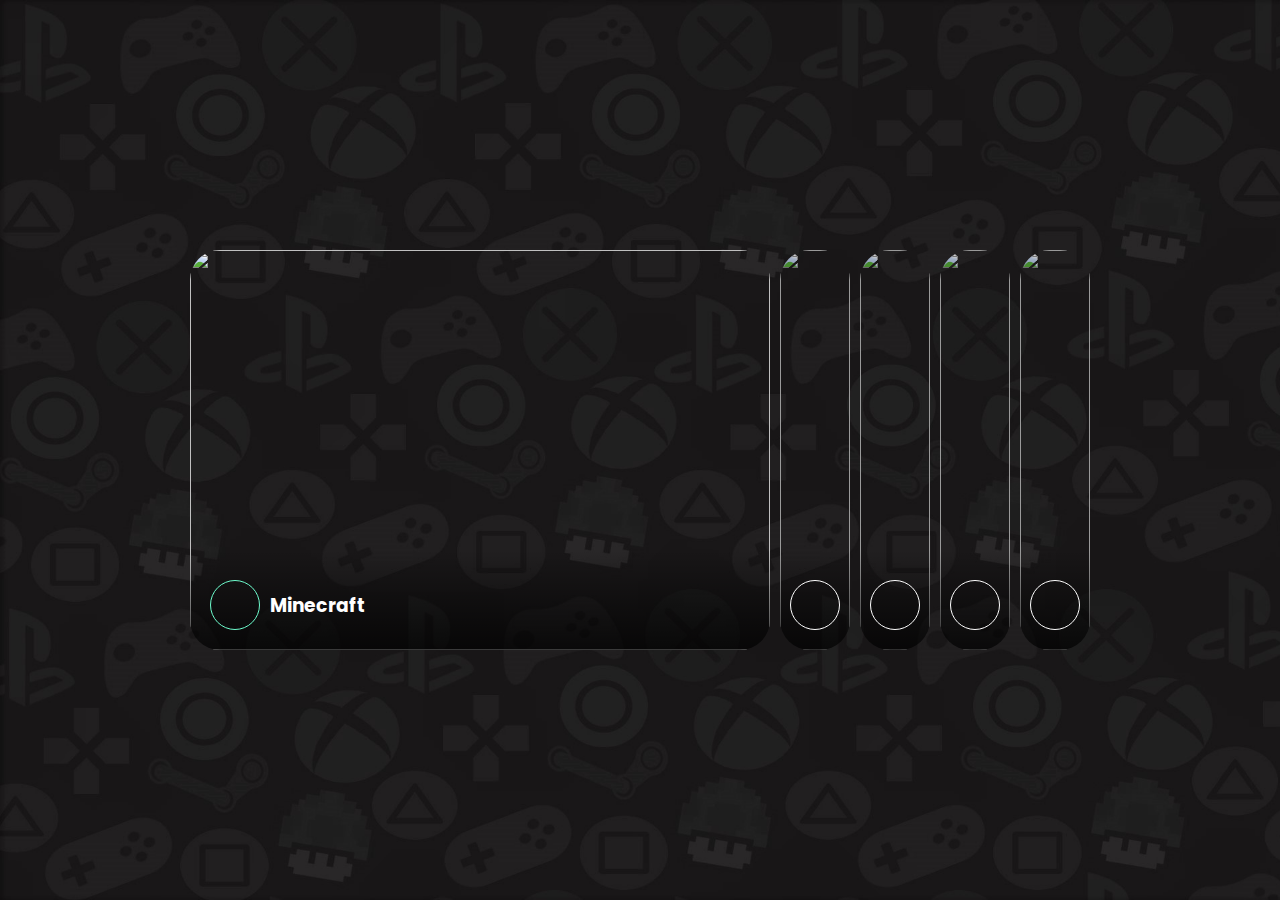
==== index.html @ adc624b8 "Add files via upload" ====
<!DOCTYPE html>
<html lang="en">
<meta charset="utf-8"/>
<meta name="viewport" content="width=device-width, initial-scale=1.0">
<head>
<title>Melhores Jogos da Atualidade Página Inicial</title>
<link rel="stylesheet" type="text/css" href="./inicial.css">
<script src="./inicial.js" defer></script>
<link rel="shortcut icon" href="games.png">
</head>
<body>
<div class="container">
    <div class="card active">
      <img class="background" src="./assets/minecraft.jpg" alt="">

      <div class="card-content">
        <div class="profile-image">
            <a href="/MJA_Minecraft.html">
          <svg xmlns="http://www.w3.org/2000/svg" width="24" height="24" viewBox="0 0 24 24" fill="none" stroke-width="2" stroke-linecap="round" stroke-linejoin="round" class="lucide lucide-gamepad-2">
            <line x1="6" x2="10" y1="11" y2="11" />
            <line x1="8" x2="8" y1="9" y2="13" />
            <line x1="15" x2="15.01" y1="12" y2="12" />
            <line x1="18" x2="18.01" y1="10" y2="10" />
            <path d="M17.32 5H6.68a4 4 0 0 0-3.978 3.59c-.006.052-.01.101-.017.152C2.604 9.416 2 14.456 2 16a3 3 0 0 0 3 3c1 0 1.5-.5 2-1l1.414-1.414A2 2 0 0 1 9.828 16h4.344a2 2 0 0 1 1.414.586L17 18c.5.5 1 1 2 1a3 3 0 0 0 3-3c0-1.545-.604-6.584-.685-7.258-.007-.05-.011-.1-.017-.151A4 4 0 0 0 17.32 5z" />
          </svg></a>
        </div>

        <h3 class="title">Minecraft</h3>
      </div>
      <div class="backdrop"></div>
    </div>

    <div class="card">
      <img class="background" src="./assets/call of duty.jpg" alt="">

      <div class="card-content">
        <div class="profile-image">
            <a href="/MJA_cod.html">
          <svg xmlns="http://www.w3.org/2000/svg" width="24" height="24" viewBox="0 0 24 24" fill="none" stroke-width="2" stroke-linecap="round" stroke-linejoin="round" class="lucide lucide-gamepad-2">
            <line x1="6" x2="10" y1="11" y2="11" />
            <line x1="8" x2="8" y1="9" y2="13" />
            <line x1="15" x2="15.01" y1="12" y2="12" />
            <line x1="18" x2="18.01" y1="10" y2="10" />
            <path d="M17.32 5H6.68a4 4 0 0 0-3.978 3.59c-.006.052-.01.101-.017.152C2.604 9.416 2 14.456 2 16a3 3 0 0 0 3 3c1 0 1.5-.5 2-1l1.414-1.414A2 2 0 0 1 9.828 16h4.344a2 2 0 0 1 1.414.586L17 18c.5.5 1 1 2 1a3 3 0 0 0 3-3c0-1.545-.604-6.584-.685-7.258-.007-.05-.011-.1-.017-.151A4 4 0 0 0 17.32 5z" />
          </svg></a>
        </div>

        <h3 class="title">Call of Duty</h3>
      </div>
      <div class="backdrop"></div>
    </div>

    <div class="card">
      <img class="background" src="./assets/fortnite.jpg" alt="">

      <div class="card-content">
        <div class="profile-image">
            <a href="/MJA_fortnite.html">
          <svg xmlns="http://www.w3.org/2000/svg" width="24" height="24" viewBox="0 0 24 24" fill="none" stroke-width="2" stroke-linecap="round" stroke-linejoin="round" class="lucide lucide-gamepad-2">
            <line x1="6" x2="10" y1="11" y2="11" />
            <line x1="8" x2="8" y1="9" y2="13" />
            <line x1="15" x2="15.01" y1="12" y2="12" />
            <line x1="18" x2="18.01" y1="10" y2="10" />
            <path d="M17.32 5H6.68a4 4 0 0 0-3.978 3.59c-.006.052-.01.101-.017.152C2.604 9.416 2 14.456 2 16a3 3 0 0 0 3 3c1 0 1.5-.5 2-1l1.414-1.414A2 2 0 0 1 9.828 16h4.344a2 2 0 0 1 1.414.586L17 18c.5.5 1 1 2 1a3 3 0 0 0 3-3c0-1.545-.604-6.584-.685-7.258-.007-.05-.011-.1-.017-.151A4 4 0 0 0 17.32 5z" />
          </svg></a>
        </div>

        <h3 class="title">Fortnite</h3>
      </div>
      <div class="backdrop"></div>
    </div>

    <div class="card">
      <img class="background" src="./assets/overwatch.jpg" alt="">

      <div class="card-content">
        <div class="profile-image">
            <a href="/MJA_OVER.html">
          <svg xmlns="http://www.w3.org/2000/svg" width="24" height="24" viewBox="0 0 24 24" fill="none" stroke-width="2" stroke-linecap="round" stroke-linejoin="round" class="lucide lucide-gamepad-2">
            <line x1="6" x2="10" y1="11" y2="11" />
            <line x1="8" x2="8" y1="9" y2="13" />
            <line x1="15" x2="15.01" y1="12" y2="12" />
            <line x1="18" x2="18.01" y1="10" y2="10" />
            <path d="M17.32 5H6.68a4 4 0 0 0-3.978 3.59c-.006.052-.01.101-.017.152C2.604 9.416 2 14.456 2 16a3 3 0 0 0 3 3c1 0 1.5-.5 2-1l1.414-1.414A2 2 0 0 1 9.828 16h4.344a2 2 0 0 1 1.414.586L17 18c.5.5 1 1 2 1a3 3 0 0 0 3-3c0-1.545-.604-6.584-.685-7.258-.007-.05-.011-.1-.017-.151A4 4 0 0 0 17.32 5z" />
          </svg></a>
        </div>

        <h3 class="title">Overwatch</h3>
      </div>
      <div class="backdrop"></div>
    </div>

    <div class="card">
      <img class="background" src="./assets/cs.jpg" alt="">

      <div class="card-content">
        <div class="profile-image">
            <a href="/MJA_CS.html">
          <svg xmlns="http://www.w3.org/2000/svg" width="24" height="24" viewBox="0 0 24 24" fill="none" stroke-width="2" stroke-linecap="round" stroke-linejoin="round" class="lucide lucide-gamepad-2">
            <line x1="6" x2="10" y1="11" y2="11" />
            <line x1="8" x2="8" y1="9" y2="13" />
            <line x1="15" x2="15.01" y1="12" y2="12" />
            <line x1="18" x2="18.01" y1="10" y2="10" />
            <path d="M17.32 5H6.68a4 4 0 0 0-3.978 3.59c-.006.052-.01.101-.017.152C2.604 9.416 2 14.456 2 16a3 3 0 0 0 3 3c1 0 1.5-.5 2-1l1.414-1.414A2 2 0 0 1 9.828 16h4.344a2 2 0 0 1 1.414.586L17 18c.5.5 1 1 2 1a3 3 0 0 0 3-3c0-1.545-.604-6.584-.685-7.258-.007-.05-.011-.1-.017-.151A4 4 0 0 0 17.32 5z" />
          </svg></a>
        </div>

        <h3 class="title">Counter Strike</h3>
      </div>
      <div class="backdrop"></div>
    </div>
  </div>
</body>
</html>
---- inicial.css ----
@import url("https://fonts.googleapis.com/css2?family= Poppins: wght @800 & display=swap");

*,
*::before,
*::after {
  margin: 0;
  padding: 0;
  box-sizing: border-box;
}

body {
  font-family: Poppins, sans-serif;
  height: 100vh;
  color: white;
  background: url(fundo.jpg);
  background-size: cover;
  background-attachment: fixed;
  display: flex;
  justify-content: center;
  align-items: center;
}

img {
  width: 100%;
  height: 100%;
  display: block;
}

.container {
  width: 100%;
  width: 900px;
  height: 400px;
  display: flex;
  gap: 10px;
  margin-inline: 50px;
}

.card {
  min-width: 70px;
  height: 100%;
  border-radius: 30px;
  overflow: hidden;

  display: flex;
  align-items: flex-end;
  flex-grow: 1;
  cursor: pointer;
  position: relative;
  transition: 0.5s cubic-bezier(0.455, 0.03, 0.515, 0.955);

  --transition-timing: 0.25s;
}
.card.active {
  flex-grow: 100;
}

.card > .background {
  position: absolute;
  inset: 0;
  object-fit: cover;
  object-position: left;
  filter: brightness(0.8);
  z-index: -1;
  transition: var(--transition-timing) ease;
}
.card.active > .background {
  filter: brightness(1) grayscale(0);
}

.card > .card-content {
  display: flex;
  align-items: center;
  position: absolute;
  left: 10px;
  right: 10px;
  bottom: 20px;
  overflow: hidden;
  transition: var(--transition-timing);
  z-index: 10;
}
.card.active > .card-content {
  inset: 20px;
  top: auto;
}

.card-content * {
  transition: var(--transition-timing);
}

.card-content > .profile-image {
  min-width: 50px;
  max-width: 50px;
  height: 50px;
  border: 1px solid white;
  display: flex;
  justify-content: center;
  align-items: center;
  border-radius: 50%;
  overflow: hidden;
}
.card.active .profile-image {
  border: 1px solid rgb(110, 252, 205);
}
.profile-image > svg {
  stroke: #fefefe;
}
.card.active .profile-image > svg {
  stroke: rgb(110, 252, 205);
}

.card-content > .title {
  white-space: pre;
  margin-left: 10px;
  translate: 0 100%;
  opacity: 0;
  transition-delay: 0.3s;
}
.card.active .title {
  opacity: 1;
  translate: 0 0;
}

.card > .backdrop {
  position: absolute;
  left: 0;
  right: 0;
  bottom: 0;
  height: 100px;
  z-index: 0;
  background: linear-gradient(to bottom, transparent, rgba(0, 0, 0, 0.7));
}
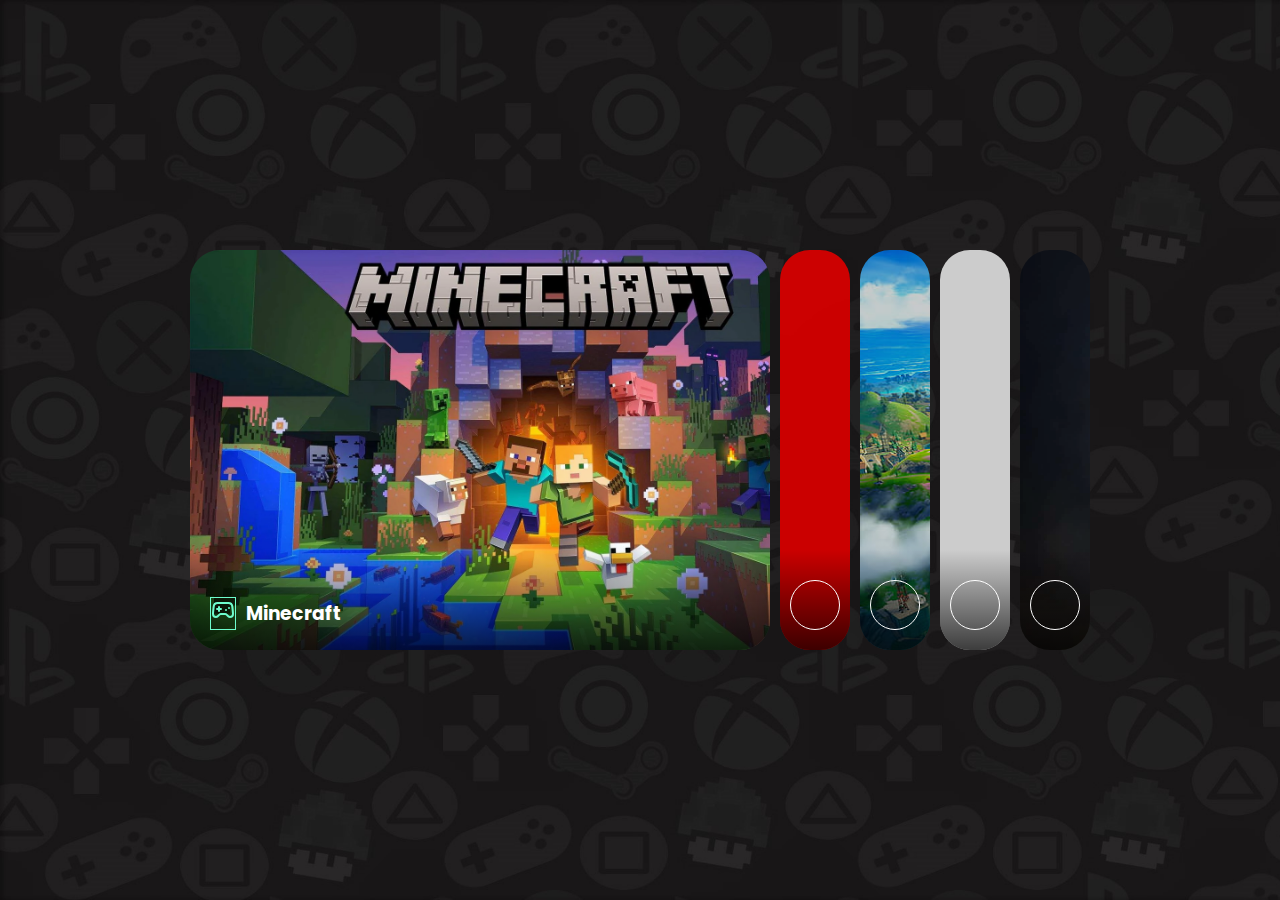
==== commit 15f8195a: "Update index.html" ====
--- a/index.html
+++ b/index.html
@@ -14,16 +14,16 @@
       <img class="background" src="./assets/minecraft.jpg" alt="">
 
       <div class="card-content">
+          <a href="/MJA_Minecraft.html">
         <div class="profile-image">
-            <a href="/MJA_Minecraft.html">
           <svg xmlns="http://www.w3.org/2000/svg" width="24" height="24" viewBox="0 0 24 24" fill="none" stroke-width="2" stroke-linecap="round" stroke-linejoin="round" class="lucide lucide-gamepad-2">
             <line x1="6" x2="10" y1="11" y2="11" />
             <line x1="8" x2="8" y1="9" y2="13" />
             <line x1="15" x2="15.01" y1="12" y2="12" />
             <line x1="18" x2="18.01" y1="10" y2="10" />
             <path d="M17.32 5H6.68a4 4 0 0 0-3.978 3.59c-.006.052-.01.101-.017.152C2.604 9.416 2 14.456 2 16a3 3 0 0 0 3 3c1 0 1.5-.5 2-1l1.414-1.414A2 2 0 0 1 9.828 16h4.344a2 2 0 0 1 1.414.586L17 18c.5.5 1 1 2 1a3 3 0 0 0 3-3c0-1.545-.604-6.584-.685-7.258-.007-.05-.011-.1-.017-.151A4 4 0 0 0 17.32 5z" />
-          </svg></a>
-        </div>
+          </svg>
+        </div></a>
 
         <h3 class="title">Minecraft</h3>
       </div>
@@ -111,4 +111,4 @@
     </div>
   </div>
 </body>
-</html>+</html>
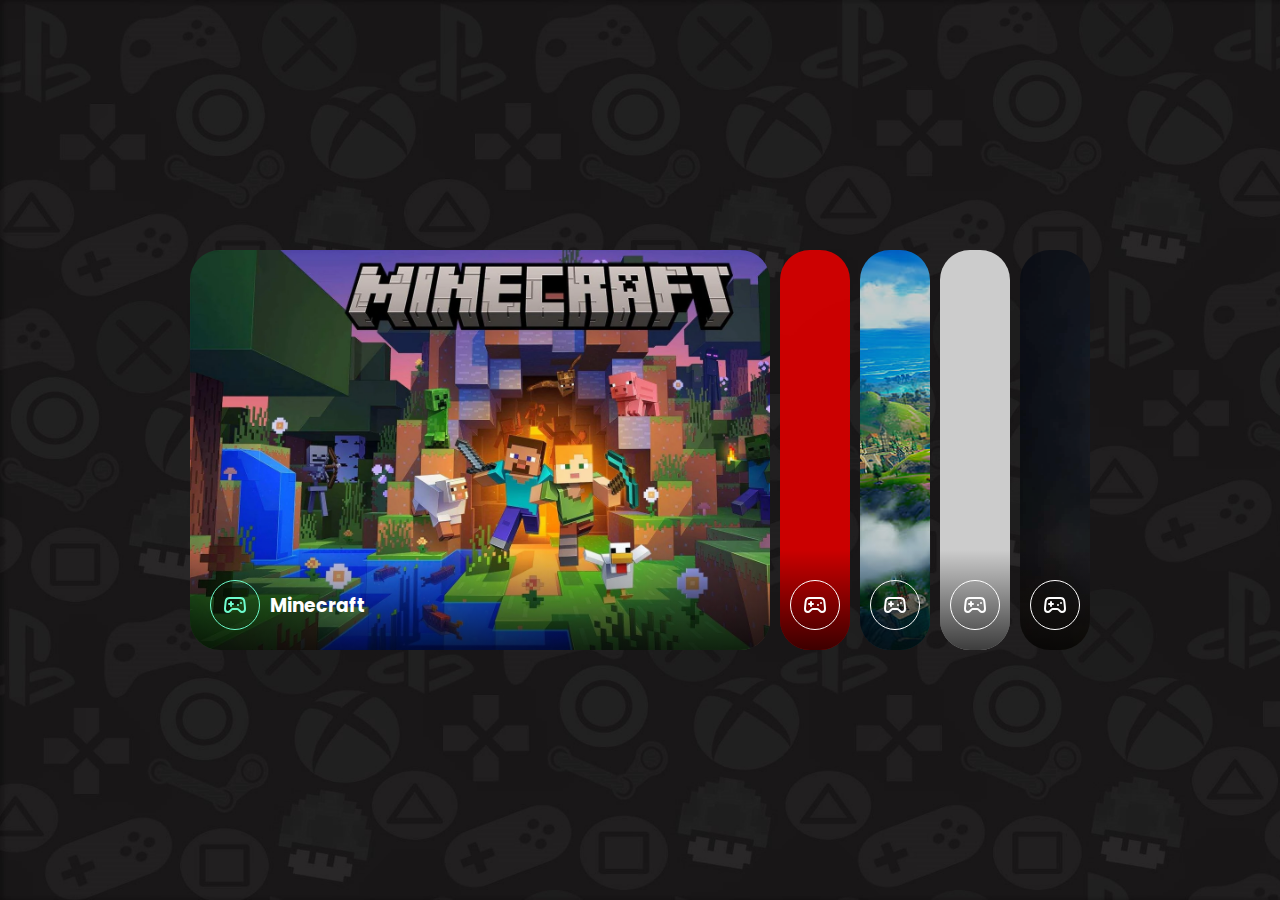
==== commit 6310e148: "Update index.html" ====
--- a/index.html
+++ b/index.html
@@ -14,7 +14,7 @@
       <img class="background" src="./assets/minecraft.jpg" alt="">
 
       <div class="card-content">
-          <a href="/MJA_Minecraft.html">
+          <a href="/MJA_Minecraft.html"></a>
         <div class="profile-image">
           <svg xmlns="http://www.w3.org/2000/svg" width="24" height="24" viewBox="0 0 24 24" fill="none" stroke-width="2" stroke-linecap="round" stroke-linejoin="round" class="lucide lucide-gamepad-2">
             <line x1="6" x2="10" y1="11" y2="11" />
@@ -23,7 +23,7 @@
             <line x1="18" x2="18.01" y1="10" y2="10" />
             <path d="M17.32 5H6.68a4 4 0 0 0-3.978 3.59c-.006.052-.01.101-.017.152C2.604 9.416 2 14.456 2 16a3 3 0 0 0 3 3c1 0 1.5-.5 2-1l1.414-1.414A2 2 0 0 1 9.828 16h4.344a2 2 0 0 1 1.414.586L17 18c.5.5 1 1 2 1a3 3 0 0 0 3-3c0-1.545-.604-6.584-.685-7.258-.007-.05-.011-.1-.017-.151A4 4 0 0 0 17.32 5z" />
           </svg>
-        </div></a>
+        </div>
 
         <h3 class="title">Minecraft</h3>
       </div>
@@ -34,15 +34,15 @@
       <img class="background" src="./assets/call of duty.jpg" alt="">
 
       <div class="card-content">
+          <a href="/MJA_cod.html"></a>
         <div class="profile-image">
-            <a href="/MJA_cod.html">
           <svg xmlns="http://www.w3.org/2000/svg" width="24" height="24" viewBox="0 0 24 24" fill="none" stroke-width="2" stroke-linecap="round" stroke-linejoin="round" class="lucide lucide-gamepad-2">
             <line x1="6" x2="10" y1="11" y2="11" />
             <line x1="8" x2="8" y1="9" y2="13" />
             <line x1="15" x2="15.01" y1="12" y2="12" />
             <line x1="18" x2="18.01" y1="10" y2="10" />
             <path d="M17.32 5H6.68a4 4 0 0 0-3.978 3.59c-.006.052-.01.101-.017.152C2.604 9.416 2 14.456 2 16a3 3 0 0 0 3 3c1 0 1.5-.5 2-1l1.414-1.414A2 2 0 0 1 9.828 16h4.344a2 2 0 0 1 1.414.586L17 18c.5.5 1 1 2 1a3 3 0 0 0 3-3c0-1.545-.604-6.584-.685-7.258-.007-.05-.011-.1-.017-.151A4 4 0 0 0 17.32 5z" />
-          </svg></a>
+          </svg>
         </div>
 
         <h3 class="title">Call of Duty</h3>
@@ -54,15 +54,15 @@
       <img class="background" src="./assets/fortnite.jpg" alt="">
 
       <div class="card-content">
+          <a href="/MJA_fortnite.html"></a>
         <div class="profile-image">
-            <a href="/MJA_fortnite.html">
           <svg xmlns="http://www.w3.org/2000/svg" width="24" height="24" viewBox="0 0 24 24" fill="none" stroke-width="2" stroke-linecap="round" stroke-linejoin="round" class="lucide lucide-gamepad-2">
             <line x1="6" x2="10" y1="11" y2="11" />
             <line x1="8" x2="8" y1="9" y2="13" />
             <line x1="15" x2="15.01" y1="12" y2="12" />
             <line x1="18" x2="18.01" y1="10" y2="10" />
             <path d="M17.32 5H6.68a4 4 0 0 0-3.978 3.59c-.006.052-.01.101-.017.152C2.604 9.416 2 14.456 2 16a3 3 0 0 0 3 3c1 0 1.5-.5 2-1l1.414-1.414A2 2 0 0 1 9.828 16h4.344a2 2 0 0 1 1.414.586L17 18c.5.5 1 1 2 1a3 3 0 0 0 3-3c0-1.545-.604-6.584-.685-7.258-.007-.05-.011-.1-.017-.151A4 4 0 0 0 17.32 5z" />
-          </svg></a>
+          </svg>
         </div>
 
         <h3 class="title">Fortnite</h3>
@@ -74,15 +74,15 @@
       <img class="background" src="./assets/overwatch.jpg" alt="">
 
       <div class="card-content">
+          <a href="/MJA_OVER.html"></a>
         <div class="profile-image">
-            <a href="/MJA_OVER.html">
           <svg xmlns="http://www.w3.org/2000/svg" width="24" height="24" viewBox="0 0 24 24" fill="none" stroke-width="2" stroke-linecap="round" stroke-linejoin="round" class="lucide lucide-gamepad-2">
             <line x1="6" x2="10" y1="11" y2="11" />
             <line x1="8" x2="8" y1="9" y2="13" />
             <line x1="15" x2="15.01" y1="12" y2="12" />
             <line x1="18" x2="18.01" y1="10" y2="10" />
             <path d="M17.32 5H6.68a4 4 0 0 0-3.978 3.59c-.006.052-.01.101-.017.152C2.604 9.416 2 14.456 2 16a3 3 0 0 0 3 3c1 0 1.5-.5 2-1l1.414-1.414A2 2 0 0 1 9.828 16h4.344a2 2 0 0 1 1.414.586L17 18c.5.5 1 1 2 1a3 3 0 0 0 3-3c0-1.545-.604-6.584-.685-7.258-.007-.05-.011-.1-.017-.151A4 4 0 0 0 17.32 5z" />
-          </svg></a>
+          </svg>
         </div>
 
         <h3 class="title">Overwatch</h3>
@@ -94,15 +94,15 @@
       <img class="background" src="./assets/cs.jpg" alt="">
 
       <div class="card-content">
+          <a href="/MJA_CS.html"></a>
         <div class="profile-image">
-            <a href="/MJA_CS.html">
           <svg xmlns="http://www.w3.org/2000/svg" width="24" height="24" viewBox="0 0 24 24" fill="none" stroke-width="2" stroke-linecap="round" stroke-linejoin="round" class="lucide lucide-gamepad-2">
             <line x1="6" x2="10" y1="11" y2="11" />
             <line x1="8" x2="8" y1="9" y2="13" />
             <line x1="15" x2="15.01" y1="12" y2="12" />
             <line x1="18" x2="18.01" y1="10" y2="10" />
             <path d="M17.32 5H6.68a4 4 0 0 0-3.978 3.59c-.006.052-.01.101-.017.152C2.604 9.416 2 14.456 2 16a3 3 0 0 0 3 3c1 0 1.5-.5 2-1l1.414-1.414A2 2 0 0 1 9.828 16h4.344a2 2 0 0 1 1.414.586L17 18c.5.5 1 1 2 1a3 3 0 0 0 3-3c0-1.545-.604-6.584-.685-7.258-.007-.05-.011-.1-.017-.151A4 4 0 0 0 17.32 5z" />
-          </svg></a>
+          </svg>
         </div>
 
         <h3 class="title">Counter Strike</h3>
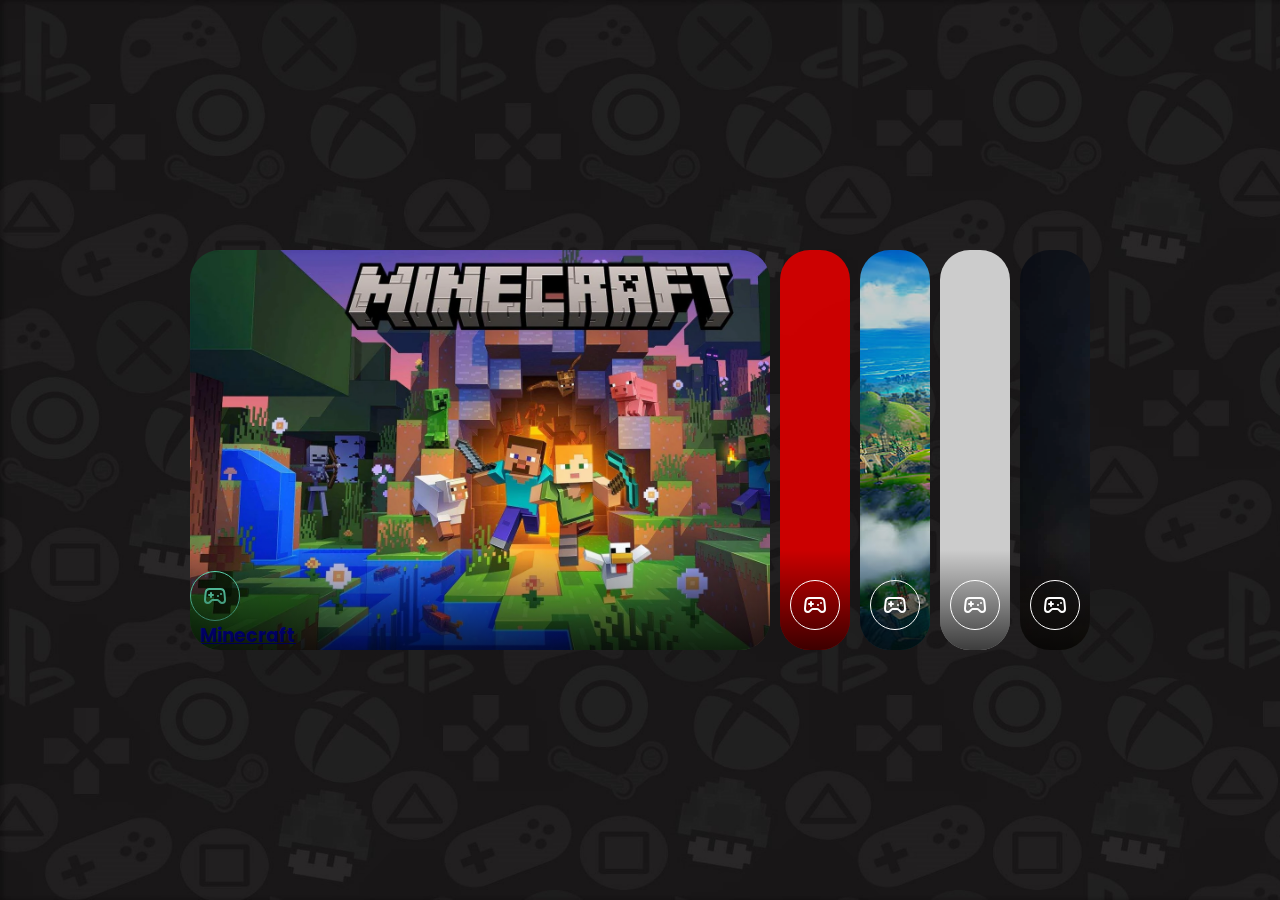
==== commit 69ca0c51: "Update index.html" ====
--- a/index.html
+++ b/index.html
@@ -13,8 +13,8 @@
     <div class="card active">
       <img class="background" src="./assets/minecraft.jpg" alt="">
 
+    <a href="/MJA_Minecraft.html">
       <div class="card-content">
-          <a href="/MJA_Minecraft.html"></a>
         <div class="profile-image">
           <svg xmlns="http://www.w3.org/2000/svg" width="24" height="24" viewBox="0 0 24 24" fill="none" stroke-width="2" stroke-linecap="round" stroke-linejoin="round" class="lucide lucide-gamepad-2">
             <line x1="6" x2="10" y1="11" y2="11" />
@@ -26,7 +26,7 @@
         </div>
 
         <h3 class="title">Minecraft</h3>
-      </div>
+      </div></a>
       <div class="backdrop"></div>
     </div>
 
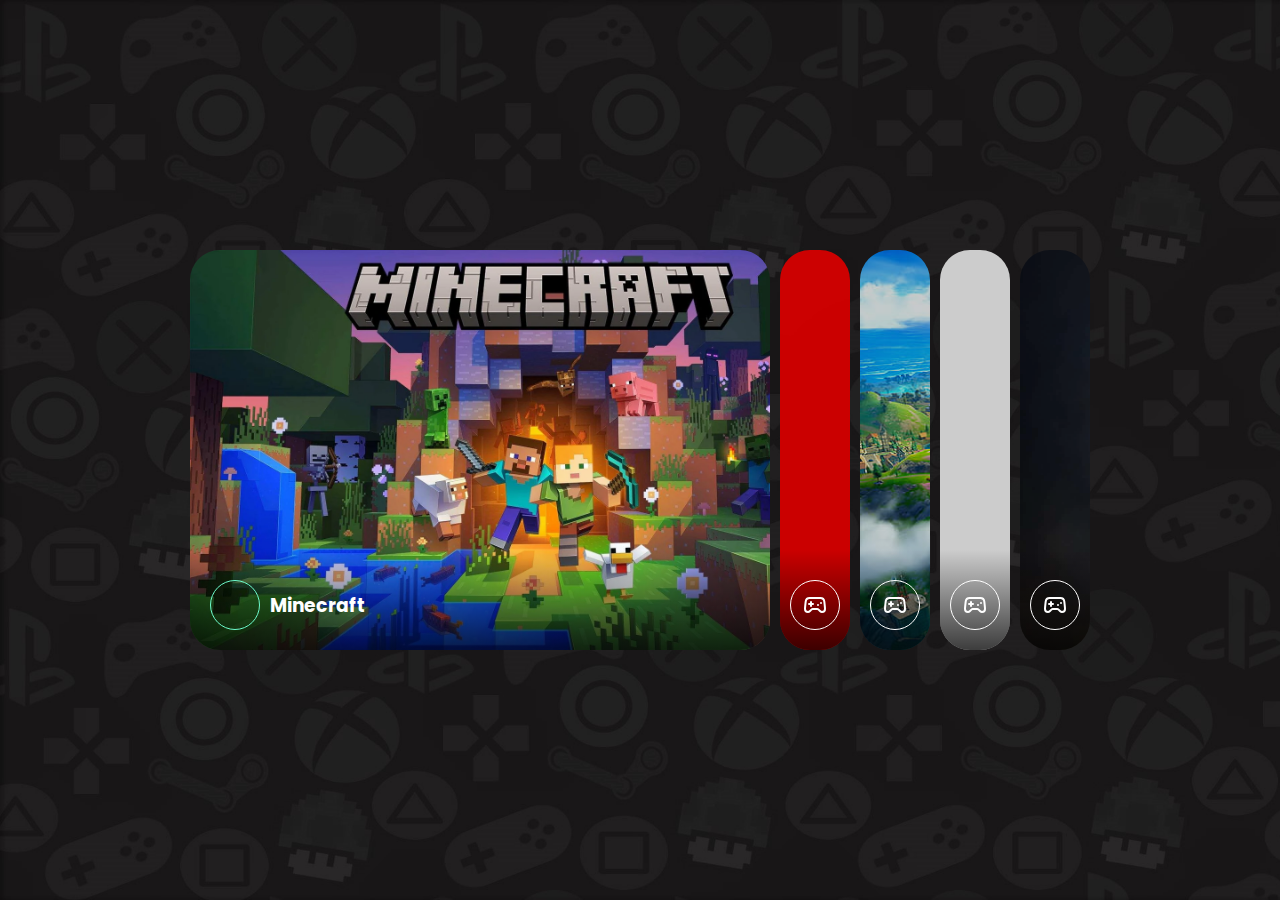
==== commit e46cfbd3: "Update index.html" ====
--- a/index.html
+++ b/index.html
@@ -13,9 +13,9 @@
     <div class="card active">
       <img class="background" src="./assets/minecraft.jpg" alt="">
 
-    <a href="/MJA_Minecraft.html">
+    
       <div class="card-content">
-        <div class="profile-image">
+        <div class="profile-image"><a href="/MJA_Minecraft.html">
           <svg xmlns="http://www.w3.org/2000/svg" width="24" height="24" viewBox="0 0 24 24" fill="none" stroke-width="2" stroke-linecap="round" stroke-linejoin="round" class="lucide lucide-gamepad-2">
             <line x1="6" x2="10" y1="11" y2="11" />
             <line x1="8" x2="8" y1="9" y2="13" />
@@ -23,10 +23,10 @@
             <line x1="18" x2="18.01" y1="10" y2="10" />
             <path d="M17.32 5H6.68a4 4 0 0 0-3.978 3.59c-.006.052-.01.101-.017.152C2.604 9.416 2 14.456 2 16a3 3 0 0 0 3 3c1 0 1.5-.5 2-1l1.414-1.414A2 2 0 0 1 9.828 16h4.344a2 2 0 0 1 1.414.586L17 18c.5.5 1 1 2 1a3 3 0 0 0 3-3c0-1.545-.604-6.584-.685-7.258-.007-.05-.011-.1-.017-.151A4 4 0 0 0 17.32 5z" />
           </svg>
-        </div>
+        </a></div>
 
         <h3 class="title">Minecraft</h3>
-      </div></a>
+      </div>
       <div class="backdrop"></div>
     </div>
 
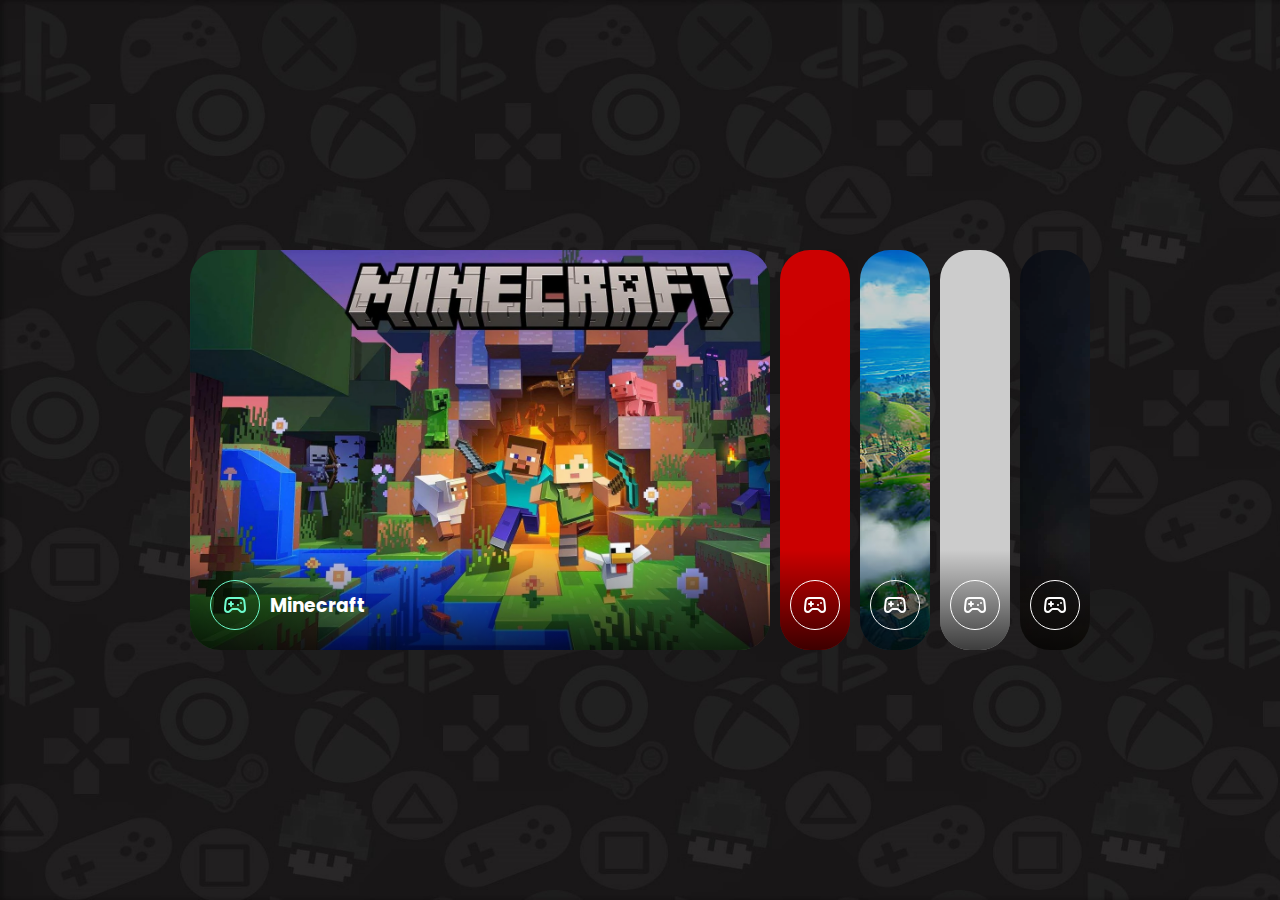
==== commit 3a703e16: "Update index.html" ====
--- a/index.html
+++ b/index.html
@@ -15,15 +15,16 @@
 
     
       <div class="card-content">
-        <div class="profile-image"><a href="/MJA_Minecraft.html">
+        <div class="profile-image">
           <svg xmlns="http://www.w3.org/2000/svg" width="24" height="24" viewBox="0 0 24 24" fill="none" stroke-width="2" stroke-linecap="round" stroke-linejoin="round" class="lucide lucide-gamepad-2">
+            <a href="/MJA_Minecraft.html"></a>
             <line x1="6" x2="10" y1="11" y2="11" />
             <line x1="8" x2="8" y1="9" y2="13" />
             <line x1="15" x2="15.01" y1="12" y2="12" />
             <line x1="18" x2="18.01" y1="10" y2="10" />
             <path d="M17.32 5H6.68a4 4 0 0 0-3.978 3.59c-.006.052-.01.101-.017.152C2.604 9.416 2 14.456 2 16a3 3 0 0 0 3 3c1 0 1.5-.5 2-1l1.414-1.414A2 2 0 0 1 9.828 16h4.344a2 2 0 0 1 1.414.586L17 18c.5.5 1 1 2 1a3 3 0 0 0 3-3c0-1.545-.604-6.584-.685-7.258-.007-.05-.011-.1-.017-.151A4 4 0 0 0 17.32 5z" />
           </svg>
-        </a></div>
+        </div>
 
         <h3 class="title">Minecraft</h3>
       </div>
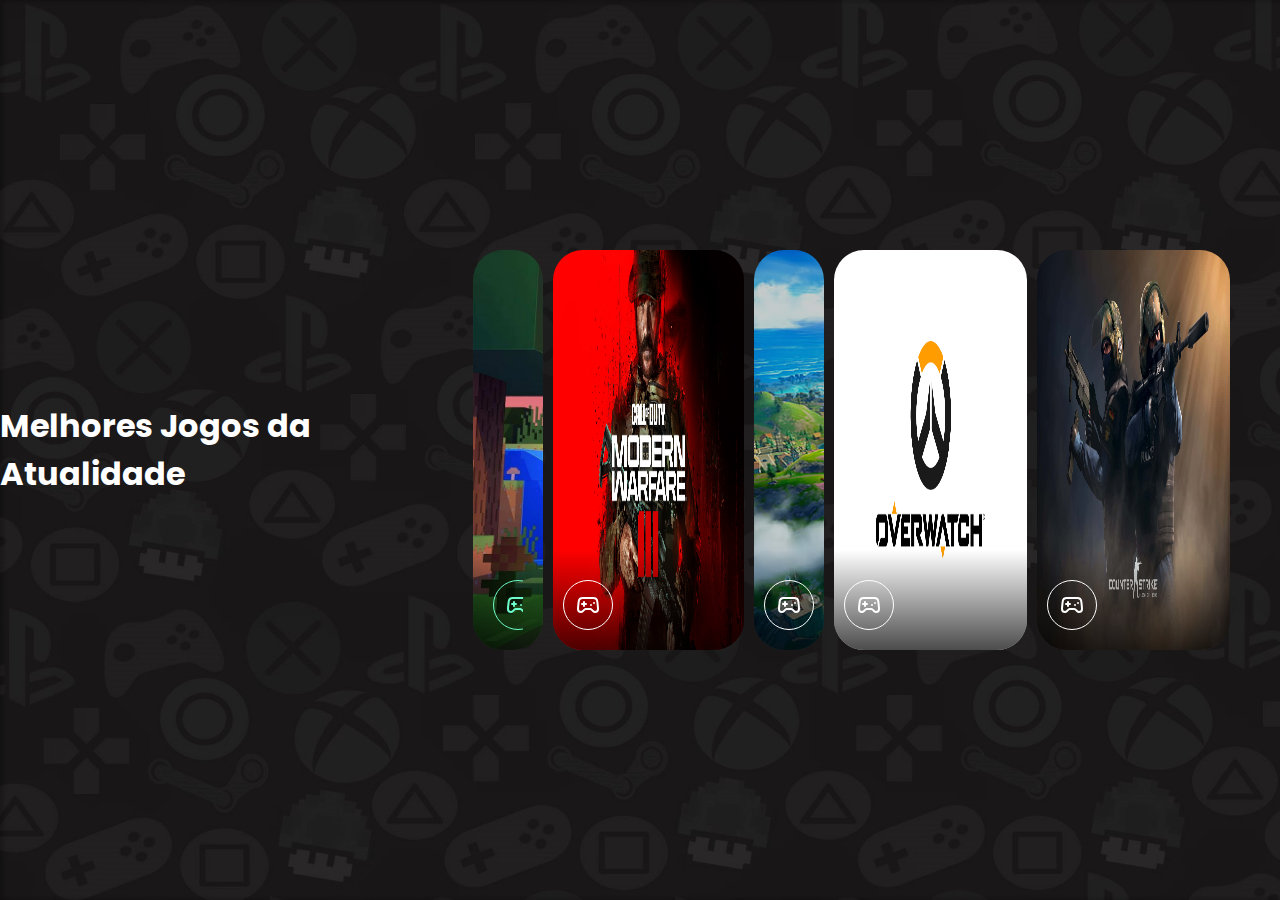
==== commit 2d4091cd: "Update index.html" ====
--- a/index.html
+++ b/index.html
@@ -9,33 +9,15 @@
 <link rel="shortcut icon" href="games.png">
 </head>
 <body>
+<div class="titulo">
+  <h1>Melhores Jogos da Atualidade</h1>
+</div>
 <div class="container">
     <div class="card active">
       <img class="background" src="./assets/minecraft.jpg" alt="">
 
-    
+    <a class="card-content" href="/MJA_Minecraft.html">
       <div class="card-content">
-        <div class="profile-image">
-          <svg xmlns="http://www.w3.org/2000/svg" width="24" height="24" viewBox="0 0 24 24" fill="none" stroke-width="2" stroke-linecap="round" stroke-linejoin="round" class="lucide lucide-gamepad-2">
-            <a href="/MJA_Minecraft.html"></a>
-            <line x1="6" x2="10" y1="11" y2="11" />
-            <line x1="8" x2="8" y1="9" y2="13" />
-            <line x1="15" x2="15.01" y1="12" y2="12" />
-            <line x1="18" x2="18.01" y1="10" y2="10" />
-            <path d="M17.32 5H6.68a4 4 0 0 0-3.978 3.59c-.006.052-.01.101-.017.152C2.604 9.416 2 14.456 2 16a3 3 0 0 0 3 3c1 0 1.5-.5 2-1l1.414-1.414A2 2 0 0 1 9.828 16h4.344a2 2 0 0 1 1.414.586L17 18c.5.5 1 1 2 1a3 3 0 0 0 3-3c0-1.545-.604-6.584-.685-7.258-.007-.05-.011-.1-.017-.151A4 4 0 0 0 17.32 5z" />
-          </svg>
-        </div>
-
-        <h3 class="title">Minecraft</h3>
-      </div>
-      <div class="backdrop"></div>
-    </div>
-
-    <div class="card">
-      <img class="background" src="./assets/call of duty.jpg" alt="">
-
-      <div class="card-content">
-          <a href="/MJA_cod.html"></a>
         <div class="profile-image">
           <svg xmlns="http://www.w3.org/2000/svg" width="24" height="24" viewBox="0 0 24 24" fill="none" stroke-width="2" stroke-linecap="round" stroke-linejoin="round" class="lucide lucide-gamepad-2">
             <line x1="6" x2="10" y1="11" y2="11" />
@@ -45,17 +27,17 @@
             <path d="M17.32 5H6.68a4 4 0 0 0-3.978 3.59c-.006.052-.01.101-.017.152C2.604 9.416 2 14.456 2 16a3 3 0 0 0 3 3c1 0 1.5-.5 2-1l1.414-1.414A2 2 0 0 1 9.828 16h4.344a2 2 0 0 1 1.414.586L17 18c.5.5 1 1 2 1a3 3 0 0 0 3-3c0-1.545-.604-6.584-.685-7.258-.007-.05-.011-.1-.017-.151A4 4 0 0 0 17.32 5z" />
           </svg>
         </div>
-
-        <h3 class="title">Call of Duty</h3>
+        </a>
+        <h3 class="title">Minecraft</h3>
       </div>
       <div class="backdrop"></div>
     </div>
 
     <div class="card">
-      <img class="background" src="./assets/fortnite.jpg" alt="">
+      <img class="background2" src="./assets/call of duty.jpg" alt="">
 
+    <a class="card-content" href="/MJA_cod.html">
       <div class="card-content">
-          <a href="/MJA_fortnite.html"></a>
         <div class="profile-image">
           <svg xmlns="http://www.w3.org/2000/svg" width="24" height="24" viewBox="0 0 24 24" fill="none" stroke-width="2" stroke-linecap="round" stroke-linejoin="round" class="lucide lucide-gamepad-2">
             <line x1="6" x2="10" y1="11" y2="11" />
@@ -65,17 +47,17 @@
             <path d="M17.32 5H6.68a4 4 0 0 0-3.978 3.59c-.006.052-.01.101-.017.152C2.604 9.416 2 14.456 2 16a3 3 0 0 0 3 3c1 0 1.5-.5 2-1l1.414-1.414A2 2 0 0 1 9.828 16h4.344a2 2 0 0 1 1.414.586L17 18c.5.5 1 1 2 1a3 3 0 0 0 3-3c0-1.545-.604-6.584-.685-7.258-.007-.05-.011-.1-.017-.151A4 4 0 0 0 17.32 5z" />
           </svg>
         </div>
-
-        <h3 class="title">Fortnite</h3>
+      </a>
+        <h3 class="title">Call of Duty</h3>
       </div>
       <div class="backdrop"></div>
     </div>
 
     <div class="card">
-      <img class="background" src="./assets/overwatch.jpg" alt="">
+      <img class="background" src="./assets/fortnite.jpg" alt="">
 
+    <a class="card-content" href="/MJA_fortnite.html">
       <div class="card-content">
-          <a href="/MJA_OVER.html"></a>
         <div class="profile-image">
           <svg xmlns="http://www.w3.org/2000/svg" width="24" height="24" viewBox="0 0 24 24" fill="none" stroke-width="2" stroke-linecap="round" stroke-linejoin="round" class="lucide lucide-gamepad-2">
             <line x1="6" x2="10" y1="11" y2="11" />
@@ -85,17 +67,17 @@
             <path d="M17.32 5H6.68a4 4 0 0 0-3.978 3.59c-.006.052-.01.101-.017.152C2.604 9.416 2 14.456 2 16a3 3 0 0 0 3 3c1 0 1.5-.5 2-1l1.414-1.414A2 2 0 0 1 9.828 16h4.344a2 2 0 0 1 1.414.586L17 18c.5.5 1 1 2 1a3 3 0 0 0 3-3c0-1.545-.604-6.584-.685-7.258-.007-.05-.011-.1-.017-.151A4 4 0 0 0 17.32 5z" />
           </svg>
         </div>
-
-        <h3 class="title">Overwatch</h3>
+    </a>
+        <h3 class="title">Fortnite</h3>
       </div>
       <div class="backdrop"></div>
     </div>
 
     <div class="card">
-      <img class="background" src="./assets/cs.jpg" alt="">
+      <img class="background2" src="./assets/overwatch.jpg" alt="">
 
+    <a class="card-content" href="/MJA_OVER.html">
       <div class="card-content">
-          <a href="/MJA_CS.html"></a>
         <div class="profile-image">
           <svg xmlns="http://www.w3.org/2000/svg" width="24" height="24" viewBox="0 0 24 24" fill="none" stroke-width="2" stroke-linecap="round" stroke-linejoin="round" class="lucide lucide-gamepad-2">
             <line x1="6" x2="10" y1="11" y2="11" />
@@ -105,7 +87,27 @@
             <path d="M17.32 5H6.68a4 4 0 0 0-3.978 3.59c-.006.052-.01.101-.017.152C2.604 9.416 2 14.456 2 16a3 3 0 0 0 3 3c1 0 1.5-.5 2-1l1.414-1.414A2 2 0 0 1 9.828 16h4.344a2 2 0 0 1 1.414.586L17 18c.5.5 1 1 2 1a3 3 0 0 0 3-3c0-1.545-.604-6.584-.685-7.258-.007-.05-.011-.1-.017-.151A4 4 0 0 0 17.32 5z" />
           </svg>
         </div>
+    </a>
+        <h3 class="title">Overwatch</h3>
+      </div>
+      <div class="backdrop"></div>
+    </div>
 
+    <div class="card">
+      <img class="background2" src="./assets/cs.jpg" alt="">
+
+    <a class="card-content" href="/MJA_CS.html">
+      <div class="card-content">
+        <div class="profile-image">
+          <svg xmlns="http://www.w3.org/2000/svg" width="24" height="24" viewBox="0 0 24 24" fill="none" stroke-width="2" stroke-linecap="round" stroke-linejoin="round" class="lucide lucide-gamepad-2">
+            <line x1="6" x2="10" y1="11" y2="11" />
+            <line x1="8" x2="8" y1="9" y2="13" />
+            <line x1="15" x2="15.01" y1="12" y2="12" />
+            <line x1="18" x2="18.01" y1="10" y2="10" />
+            <path d="M17.32 5H6.68a4 4 0 0 0-3.978 3.59c-.006.052-.01.101-.017.152C2.604 9.416 2 14.456 2 16a3 3 0 0 0 3 3c1 0 1.5-.5 2-1l1.414-1.414A2 2 0 0 1 9.828 16h4.344a2 2 0 0 1 1.414.586L17 18c.5.5 1 1 2 1a3 3 0 0 0 3-3c0-1.545-.604-6.584-.685-7.258-.007-.05-.011-.1-.017-.151A4 4 0 0 0 17.32 5z" />
+          </svg>
+        </div>
+    </a>
         <h3 class="title">Counter Strike</h3>
       </div>
       <div class="backdrop"></div>
